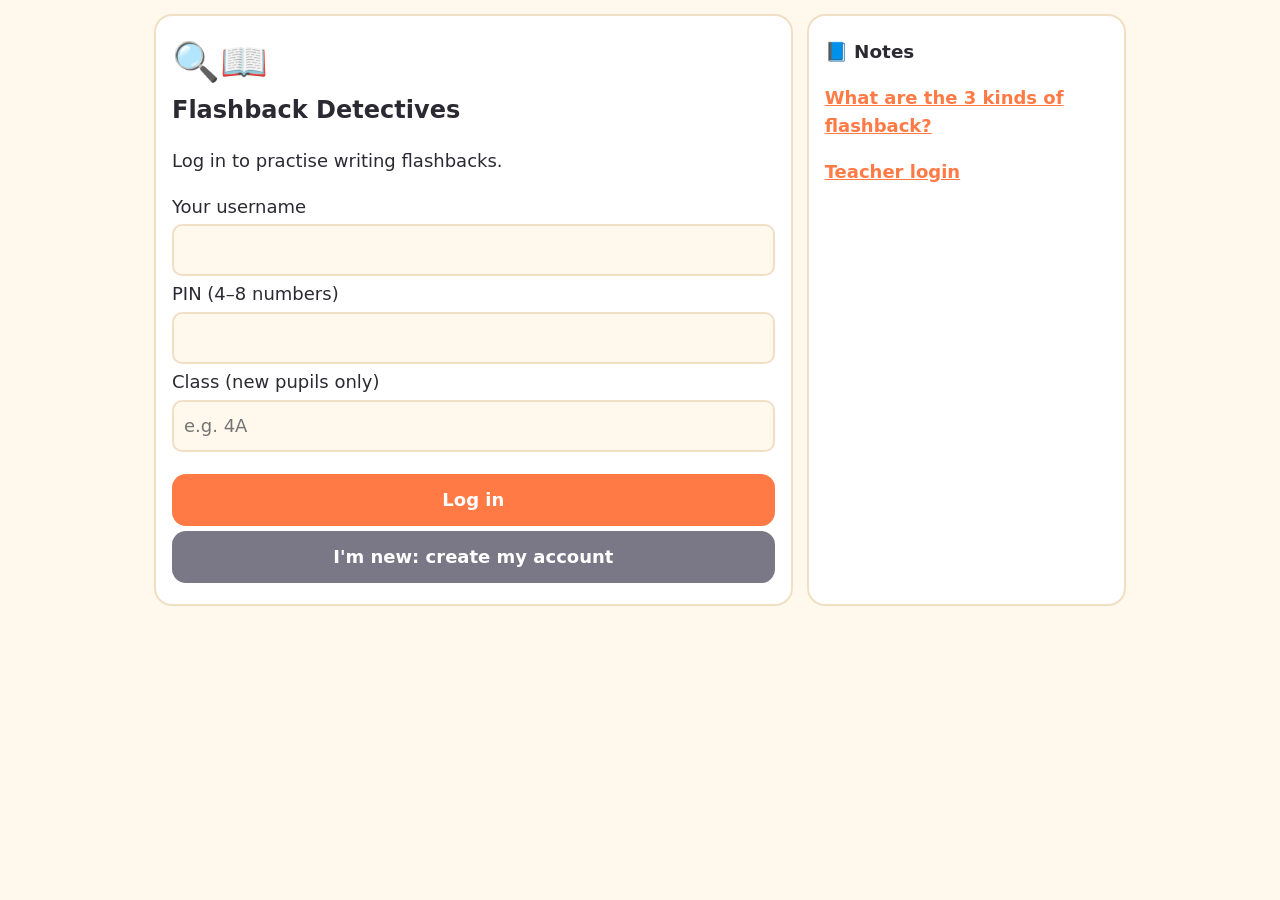
==== public/index.html @ 6290f18f "source repo import" ====
<!DOCTYPE html><html lang="en"><head><meta charset="utf-8"><title>Flashback Detectives</title><meta name="viewport" content="width=device-width, initial-scale=1, viewport-fit=cover"><link rel="stylesheet" href="style.css"></head><body>
<div class="wrap two"><main class="card" id="main"></main><aside class="card" id="side"></aside></div>
<script>
const O=(l,t,r,p,f,tip,next,x={})=>({l,t,r,p,f,tip,next,...x});
const ST={
embedded:{title:'The Lost Puppy',kind:'Embedded Flashback',icon:'🐶',blurb:'Tom finds a lost puppy. Where should the memory of his dog Max go, and how long should it be?',
rq:['Where did you place your embedded flashback? Why?','How long was it? Why was that the right length?','What did your flashback explain about Tom?','How is an embedded flashback different from a classical flashback?','One thing I learned about placing flashbacks:'],
n:{
open:{q:'How should your story begin?',o:[
O('Action opening','A small puppy whimpered under the bus stop.','g',20,'Strong hook! It grabs the reader straight away.','Starting with action makes readers want to read on.','approach'),
O('Setting description','The park was quiet that Sunday morning when Tom walked by.','o',10,'A bit slow. Readers wait a while for something to happen.','Try starting with action.','approach'),
O('Character description','Tom was a kind boy who loved animals.','b',5,"This is 'telling', not 'showing'.",'Let readers discover Tom is kind from what he does.','approach')]},
approach:{q:'What does Tom do when he sees the puppy?',o:[
O('Runs over and picks it up at once','Tom ran over and scooped up the puppy.','o',10,'It works, but it feels rushed.','Slower moments give a memory room to land.','place'),
O('Approaches slowly and gently','Tom knelt down and crept closer, speaking softly. Then he gently picked up the puppy. Its warmth reminded him of something...','g',20,'Good pacing! It builds an emotional connection.','A quiet, caring moment is perfect for a memory to surface.','place'),
O('Runs home to get food first','Tom raced home for some food, then hurried back and picked up the puppy.','b',5,"This breaks the story's momentum and can confuse the order of events.",'Keep the main action together so the flashback has a clear trigger.','place')]},
place:{q:"Should you add a flashback about Tom's old dog Max? Where?",o:[
O('RIGHT NOW (after picking up the puppy)','','g',0,'Nice! The puppy’s warmth is a natural trigger.','Now choose how long it should be.','len'),
O('LATER (during the search for the owner)','Tom carried the puppy through the neighbourhood, knocking on doors. No one recognised it.','g',0,'Searching is another good moment for a memory.','Now decide if Tom remembers something.','later'),
O('AT THE END (after the puppy is reunited)',"After an hour of searching, Tom found the puppy's owner. The grateful family thanked him warmly.\n\nAs Tom walked home, he thought about Max...",'o',10,'Too late for an embedded flashback. The main action is over.','Embedded flashbacks work DURING the action. This is more like a reflection.','sum'),
O("DON'T add a flashback","Tom searched for the owner and reunited them. The family thanked him and he went home happy.",'o',5,"The story works but we don't know WHY Tom cares so much.","A short flashback could show Tom's connection to animals. Try one when Tom picks up the puppy.",'sum')]},
len:{q:'How long should the flashback be?',o:[
O('Very brief (2–3 sentences)',"The puppy's warmth reminded Tom of Max, the dog he had lost last year. Max had been his best friend and had taught him to always help animals in need.",'g',25,"Excellent! Just enough to explain Tom's motivation, and the story flows on.",'Short and purposeful is the embedded way.','content',{ex:1}),
O('Medium (1 paragraph)',"The puppy's warmth reminded Tom of Max. A year ago, Max had been found abandoned at a shelter, scared and alone just like this puppy. Tom had promised that day to always help animals who needed him.",'g',20,'Good! Meaningful backstory. Perhaps a little long, but it works.','One paragraph is the most you need.','content',{ex:1}),
O('Long (3–4 paragraphs)',"The puppy's warmth reminded Tom of Max.\n\nThree years ago, Tom and his parents had visited the animal shelter. They had walked past many cages when Tom spotted a small brown puppy cowering in the corner...\n\n(…more paragraphs about training, playing, vet visits and saying goodbye…)\n\nTom blinked and looked down at the puppy in his arms.",'b',5,'Too long! We forgot about the puppy in Tom’s arms.','This looks like a CLASSICAL flashback, where the memory IS the story. Shorten it to 1 paragraph.','len',{ex:1,retry:1})]},
content:{q:'What should the flashback focus on?',o:[
O('What Max looked like','Tom remembered Max. Max had brown fur with white patches, long floppy ears, and a tail that wagged whenever Tom came home.','o',5,"Weak choice. It describes Max but doesn't explain why Tom cares about THIS puppy.",'Explain motivations or make a meaningful parallel. Don’t just describe.','sum',{ex:1}),
O('Finding Max abandoned (the parallel moment)','Tom remembered finding Max at the shelter, abandoned and scared just like this puppy. He had promised himself that day to always help animals who needed him.','g',30,"Excellent! Both dogs were abandoned, and the promise explains Tom's motivation.",'Perfect strategic use of an embedded flashback!','sum',{ex:1}),
O('Facts about dogs','Tom remembered having a dog. Dogs need food, water, exercise and lots of love every day.','b',0,'This is not a flashback! It is general information, not a specific memory.','A flashback must show a specific moment from the past.','content',{ex:1,retry:1})]},
later:{q:'As Tom searches, should he remember something about Max?',o:[
O('Yes: remember when Max ran away','Tom remembered the time Max had run away. He had searched for hours, knocking on every door, refusing to give up. That day taught him that caring and persistence could bring lost animals home.\n\nTom took a deep breath and knocked on the next door.','g',30,'Strategic placement! The two searches match, so the memory feels natural.','A parallel action is a great trigger.','sum',{ex:1}),
O('No, keep walking',"Tom kept walking, knocking on door after door until the puppy's owner opened theirs.",'o',5,'The story moves on, but we still don’t know why Tom works so hard.','Try the flashback to deepen the emotion.','sum')]}}},
classical:{title:'The Old Bicycle',kind:'Classical Flashback',icon:'🚲',blurb:'Mei finds her grandfather’s old bicycle. The memory of learning to ride IS the main story.',
rq:['Where did your story start and end? Why?','How did you move into the memory?','Why is the memory the main part of this story?','How is a classical flashback different from an embedded flashback?','One thing I learned about classical flashbacks:'],
n:{
open:{q:'How should your story begin?',o:[
O('In the present, with something that triggers a memory','Mei dusted off the rusty red bicycle in the storeroom. Its faded bell made her smile.','g',20,'Great start! The present scene has an object that can trigger the memory.','A classical flashback begins in the present, then slips into the past.','trigger'),
O('Jump straight into the past','Last summer, Mei learned to ride a bicycle.','o',5,'Good story, but it is not a flashback yet. The reader never sees the present.','Begin in the present so the memory has something to return to.','trigger'),
O('Describe the whole storeroom','The storeroom was dark and dusty. There were boxes, old chairs, paint tins and cobwebs everywhere.','o',10,'Nice detail, but nothing happens and nothing triggers a memory.','Choose one object in the present that will start the memory.','trigger')]},
trigger:{q:'How does Mei travel into the memory?',o:[
O('A touch and a feeling carry her back','As Mei pressed the faded bell, it went ring-a-ling, and she was seven years old again.','g',25,'Excellent! A clear trigger and a smooth transition.','Use a sound, smell, touch or object, then a time clue.','memory'),
O('"Suddenly it was last summer."','Suddenly, it was last summer.','o',10,'It works, but it is abrupt. The reader is not guided in.','Show what triggers the memory first.','memory'),
O('She falls asleep and dreams','Mei fell asleep on the old chair and began to dream.','o',5,'A dream is not a memory. Flashbacks show real events that already happened.','Pick a real trigger instead.','memory')]},
memory:{q:'How do you tell the memory?',o:[
O('Most of the story: a beginning, a problem and a climax','Grandpa had held the back of the seat as Mei wobbled down the lane. "Don\'t let go!" she cried. She wobbled, she tumbled, and her knee stung. But Grandpa only smiled. "Again," he said.\n\nOn the last try, his hands were gone. The wind rushed past as Mei pedalled all by herself.','g',30,'Excellent! In a classical flashback the memory IS the main story, so it has its own problem and climax.','Start with past perfect (had held), then use simple past.','back',{ex:1}),
O('One short sentence','She remembered learning to ride with Grandpa.','b',5,'That is an embedded flashback. Here the memory is the story.','Tell the memory in several paragraphs.','memory',{ex:1,retry:1}),
O('Lots of different memories, a few lines each','She remembered riding to the park, then the beach, then the market, then the library.','o',10,'Too scattered. No problem and no climax.','Pick ONE memory and tell it fully.','back',{ex:1})]},
back:{q:'How does the story return to the present?',o:[
O('The trigger brings her back','Ring! The bell sounded beneath Mei\'s thumb, and she was back in the dusty storeroom. She wheeled the bicycle into the sunshine. "Ready to ride again, Grandpa," she whispered.','g',25,'Excellent! The same trigger returns us, and the ending shows what the memory means to Mei.','Return with the same trigger you used to leave.','sum',{ex:1}),
O('Stay in the memory forever','Mei pedalled on and on, and the story ended there.','b',0,'The reader never comes back to the present.','A classical flashback returns to the present in the last paragraph.','back',{ex:1,retry:1}),
O('A sudden ending','Then Mei went to dinner.','o',10,'Abrupt. It does not link back to the memory.','Tell us how the memory changed or comforted the character.','sum',{ex:1})]}}},
linked:{title:'The New Boy',kind:'Linked Flashback',icon:'🎒',blurb:'Ravi sees a lonely new boy. A memory from last year teaches him how to act.',
rq:['What lesson did the memory teach Ravi?','How did the present situation link back to the memory?','How did Ravi act differently at the end?','How is a linked flashback different from a classical flashback?','One thing I learned about linked flashbacks:'],
n:{
open:{q:'How should your story begin?',o:[
O('In the present, with a trigger','At recess, Ravi saw a boy sitting alone on the canteen steps. His stomach twisted, because he knew that feeling.','g',20,'Great! The trigger is a present situation that connects to the past.','Linked flashbacks start with a situation that reminds the character of something.','memory'),
O('Setting description','Recess was loud and sunny, and everyone was playing.','o',10,'A bit slow, and nothing triggers a memory yet.','Show the situation that makes Ravi remember.','memory'),
O('Telling us the decision','Ravi decided to be kind to the new boy.','b',5,"This 'tells' the ending before the memory teaches the lesson.",'Let the memory explain why Ravi acts later.','memory')]},
memory:{q:'What should the memory show?',o:[
O('A moment that taught him a lesson','Last year, Ravi had been the new boy. He had stood alone by the fence for the whole of recess, and nobody had asked him to play. Then Lisa had waved. "Come and join us!" she had called. That small wave had changed his whole day, and Ravi had never forgotten it.','g',30,'Excellent! The memory shows a lesson: a small kindness matters.','The memory should teach the character something.','link',{ex:1}),
O('A description of his first day','Last year, Ravi had worn a stiff new uniform and carried a blue bag. The canteen had sold noodles and rice.','o',10,'Description, but no lesson to carry back to the present.','Choose a moment that teaches something.','link',{ex:1}),
O('A memory about winning a race','Last year, Ravi had won the school race and everyone had cheered.','b',5,'It has nothing to do with the present situation.','The memory must connect to what Ravi faces now.','memory',{ex:1,retry:1})]},
link:{q:'How do you link back to the present?',o:[
O('Show the situation is similar','Back on the steps, Ravi looked at the boy again. He was holding his lunch box tightly, just as Ravi once had.','g',25,'Excellent! The similar situation (second-last paragraph) links the memory to now.','Say or show how the present matches the past.','ending',{ex:1}),
O('Skip the link','Ravi stood up.','o',5,'The reader can’t see how the memory connects to now.','Add a sentence that links past and present.','ending',{ex:1})]},
ending:{q:'How does Ravi act at the end?',o:[
O('He acts differently because of the lesson','Ravi took a deep breath and walked over. He waved, just as Lisa once had. "Want to play with us?" The boy\'s face lit up.','g',30,'Excellent! The memory changed how Ravi acts.','In a linked flashback, the lesson changes what the character does.','sum',{ex:1}),
O('He ignores the boy','Ravi walked past. It was none of his business.','b',0,'Then the memory taught nothing.','Show Ravi using the lesson he remembered.','ending',{ex:1,retry:1}),
O('Tell us how he feels','Ravi felt kind and happy.','o',10,"This is telling, not showing.",'Show the new action that proves he learned.','sum',{ex:1})]}}}};
let T=null,U='',prog={completions:[],tries:0},st,cur,story,pts,perfect,t0;
try{T=localStorage.getItem('tok');U=localStorage.getItem('usr')||''}catch(e){}
const $=id=>document.getElementById(id),esc=s=>String(s).replace(/&/g,'&amp;').replace(/</g,'&lt;'),paras=a=>a.map(t=>t.split('\n\n').map(p=>`<p>${esc(p)}</p>`).join('')).join('');
async function api(p,b){const r=await fetch('/api/'+p,{method:b?'POST':'GET',headers:{'content-type':'application/json',...(T?{authorization:'Bearer '+T}:{})},body:b?JSON.stringify(b):undefined});const d=await r.json().catch(()=>({}));if(r.status===401&&T&&!p.startsWith('log'))logout();if(!r.ok)throw new Error(d.error||'Something went wrong');return d}
function logout(){T=null;try{localStorage.removeItem('tok')}catch(e){}login()}
function side(){const done=prog.completions.length,all=prog.completions.some(c=>c.perfect),B=[['First Steps',done>=1],['Persistent Learner',prog.tries>=1],['Flashback Architect',all],['Story Explorer',done>=3]];
$('side').innerHTML=`<h2>🔍 ${esc(U||'Flashback Detective')}</h2><div class="bar"><span class="pill">⭐ ${prog.completions.reduce((a,c)=>a+c.points,0)} pts</span><span class="pill">📚 ${done}/3 stories</span></div><h2>🏅 Badges</h2>${B.map(b=>`<span class="badge ${b[1]?'':'locked'}">${b[1]?'🏅':'🔒'} ${b[0]}</span>`).join('')}<h2>📘 Need help?</h2><p><a href="notes.html" target="_blank">Notes on the 3 flashbacks</a></p>${T?'<button class="alt" onclick="logout()">Log out</button>':''}`}
function login(msg){$('side').innerHTML='<h2>📘 Notes</h2><p><a href="notes.html" target="_blank">What are the 3 kinds of flashback?</a></p><p><a href="teacher.html">Teacher login</a></p>';
$('main').innerHTML=`<div style="font-size:2.4rem">🔍📖</div><h1>Flashback Detectives</h1><p>Log in to practise writing flashbacks.</p><label>Your username<input id="u" value="${esc(U)}" autocomplete="username"></label><label>PIN (4–8 numbers)<input id="p" type="password" inputmode="numeric" autocomplete="current-password"></label><label>Class (new pupils only)<input id="c" placeholder="e.g. 4A"></label><p class="err" id="e">${msg||''}</p><button class="go" onclick="auth('login')">Log in</button><button class="alt" onclick="auth('register')">I'm new: create my account</button>`}
async function auth(k){try{const d=await api(k,{username:$('u').value,pin:$('p').value,class:$('c').value});T=d.token;U=d.username;try{localStorage.setItem('tok',T);localStorage.setItem('usr',U)}catch(e){}menu()}catch(e){$('e').textContent=e.message}}
async function menu(){try{prog=await api('me')}catch(e){prog={completions:[],tries:0}}side();
$('main').innerHTML=`<h1>Pick a flashback story</h1><p>Each story teaches one kind of flashback. <a href="notes.html" target="_blank">📘 Read the notes first</a></p><div class="cards">${Object.keys(ST).map(k=>{const s=ST[k],c=prog.completions.find(x=>x.story===k);return `<div class="sc"><div class="i">${s.icon}</div><h2>${s.kind}</h2><b>${s.title}</b> ${c?(c.perfect?'⭐':'✅'):''}<p>${s.blurb}</p><button class="go" onclick="begin('${k}')">${c?'Play again':'Start'} ▶</button></div>`}).join('')}</div>`}
function begin(k){st=k;cur='open';story=[];pts=0;perfect=true;render()}
function render(){if(cur==='sum')return summary();const s=ST[st],n=s.n[cur];
$('main').innerHTML=`<h1>${s.icon} ${s.title} <small>· ${s.kind}</small></h1><div class="bar"><span class="pill">⭐ ${pts} pts</span></div><div class="story" id="st">${story.length?paras(story):'<p><i>Your story will appear here...</i></p>'}</div><h2>${n.q}</h2><div id="ch">${n.o.map((o,i)=>`<button class="c${i}" onclick="pick(${i})">${'ABCD'[i]}. ${o.l}</button>${o.ex?`<details><summary>👀 Show example</summary>${esc(o.t)}</details>`:''}`).join('')}</div><div id="fb"></div><button class="alt" onclick="menu()" style="margin-top:14px">⬅ Back to stories</button>`;
$('st').scrollTop=1e5;t0=Date.now()}
function log(o,retry){api('log',{story:st,node:cur,choice:o.l,rating:o.r,points:o.p,retry:retry?1:0,ms:Date.now()-t0}).catch(()=>{})}
function pick(i){const o=ST[st].n[cur].o[i],lab={g:'✅ Great choice!',o:'⚠️ Almost there',b:'❌ Let\'s rethink'};log(o,0);
document.querySelectorAll('#ch button').forEach(b=>b.disabled=true);
$('fb').innerHTML=`<div class="fbk ${o.r}"><b>${lab[o.r]}</b> ${o.retry?'':(o.p?'<b>+'+o.p+' pts</b>':'')}<p>${o.f}</p><p>💡 <b>Tip:</b> ${o.tip}</p></div>${o.retry?'':'<button class="go" id="k">Continue ▶</button>'}<button class="alt" id="a">↩ Try a different choice</button>`;
$('fb').scrollIntoView({behavior:'smooth',block:'nearest'});
$('a').onclick=()=>{log(o,1);render()};if(!o.retry)$('k').onclick=()=>{if(o.t)story.push(o.t);pts+=o.p;if(o.r!=='g')perfect=false;cur=o.next;render()}}
function summary(){const s=ST[st];$('main').innerHTML=`<h1>🎉 Story complete!</h1><div class="story" style="max-height:none">${paras(story)}</div><p><b>Points: ${pts}</b> ${perfect?'⭐ Perfect run!':''}</p><h2>🧠 Reflection</h2>${s.rq.map((q,i)=>`<p>${i+1}. ${q}<textarea class="rf" rows="2"></textarea></p>`).join('')}<p class="err" id="e"></p><button class="go" onclick="finish()">Save my answers ▶</button>`}
async function finish(){try{await api('complete',{story:st,points:pts,perfect,reflection:[...document.querySelectorAll('.rf')].map(t=>t.value)});await menu();$('main').insertAdjacentHTML('afterbegin',`<div class="cert">🏆 <b>Flashback Detective Certificate</b><br>${esc(U)} finished <b>${ST[st].title}</b> with ${pts} points!</div>`)}catch(e){$('e').textContent=e.message}}
T?menu():login();
</script></body></html>
---- public/style.css ----
:root{box-sizing:border-box;padding-top:env(safe-area-inset-top,0px);padding-bottom:env(safe-area-inset-bottom,0px);--bg:#fff8ec;--card:#fff;--ink:#2b2a33;--mut:#6b6a75;--pri:#ff7a45;--g:#e3f7e7;--gb:#2e9e4f;--o:#fff3d1;--ob:#d99a00;--b:#fde2e2;--bb:#d64545;--ln:#f0dfc4}
@media (prefers-color-scheme:dark){:root{--bg:#1e1c24;--card:#2a2833;--ink:#f3f1f7;--mut:#b4b1c0;--g:#1d3a27;--o:#463a14;--b:#4a2323;--ln:#403d4d}}
html{scroll-padding-top:env(safe-area-inset-top,0px)}*{box-sizing:border-box}
body{margin:0;background:var(--bg);color:var(--ink);font:18px/1.55 "Comic Sans MS","Trebuchet MS",system-ui,sans-serif}
.wrap{max-width:1000px;margin:auto;padding:14px;display:grid;gap:14px;grid-template-columns:1fr}
@media(min-width:800px){.wrap.two{grid-template-columns:2fr 1fr}}
.card{background:var(--card);border:2px solid var(--ln);border-radius:18px;padding:16px;overflow-x:auto}
h1{margin:0 0 6px;font-size:1.5rem}h2{margin:.3em 0;font-size:1.15rem}a{color:var(--pri);font-weight:bold}
.bar{display:flex;gap:8px;flex-wrap:wrap;font-weight:bold;margin:6px 0}.pill{background:var(--o);padding:4px 12px;border-radius:99px;font-size:.9rem}
.story{background:var(--bg);border-radius:12px;padding:12px;margin:10px 0;max-height:270px;overflow:auto}.story p{margin:.4em 0}
button,.btn{font:inherit;cursor:pointer;border:0;border-radius:14px;padding:12px 16px;margin:5px 0;width:100%;text-align:left;color:#fff;font-weight:bold;display:block;text-decoration:none}
button:hover{filter:brightness(1.08)}button:disabled{opacity:.5;cursor:default}
.c0{background:#3f8efc}.c1{background:#9b59d0}.c2{background:#e8590c}.c3{background:#2b9aa0}.go{background:var(--pri);text-align:center}.alt{background:#7a7886;text-align:center}
.fbk{border-radius:14px;padding:12px;margin-top:10px;border:2px solid}.fbk.g{background:var(--g);border-color:var(--gb)}.fbk.o{background:var(--o);border-color:var(--ob)}.fbk.b{background:var(--b);border-color:var(--bb)}
details{margin:2px 0 8px;font-size:.95rem;color:var(--mut)}summary{cursor:pointer}
.badge{display:inline-block;margin:3px;padding:4px 10px;border-radius:99px;background:var(--g);font-size:.9rem}.locked{opacity:.4;background:var(--ln)}
input,textarea,select{width:100%;font:inherit;padding:10px;border-radius:10px;border:2px solid var(--ln);background:var(--bg);color:var(--ink);margin:4px 0}
.cards{display:grid;gap:12px;grid-template-columns:repeat(auto-fit,minmax(220px,1fr))}.sc{border:3px solid var(--ln);border-radius:16px;padding:14px;background:var(--bg)}.sc .i{font-size:2.4rem}
.cert{text-align:center;border:4px dashed var(--pri);border-radius:18px;padding:14px;margin-top:10px}.err{color:var(--bb);font-weight:bold}
table{border-collapse:collapse;width:100%;font-size:.9rem}td,th{border-bottom:1px solid var(--ln);padding:6px;text-align:left}
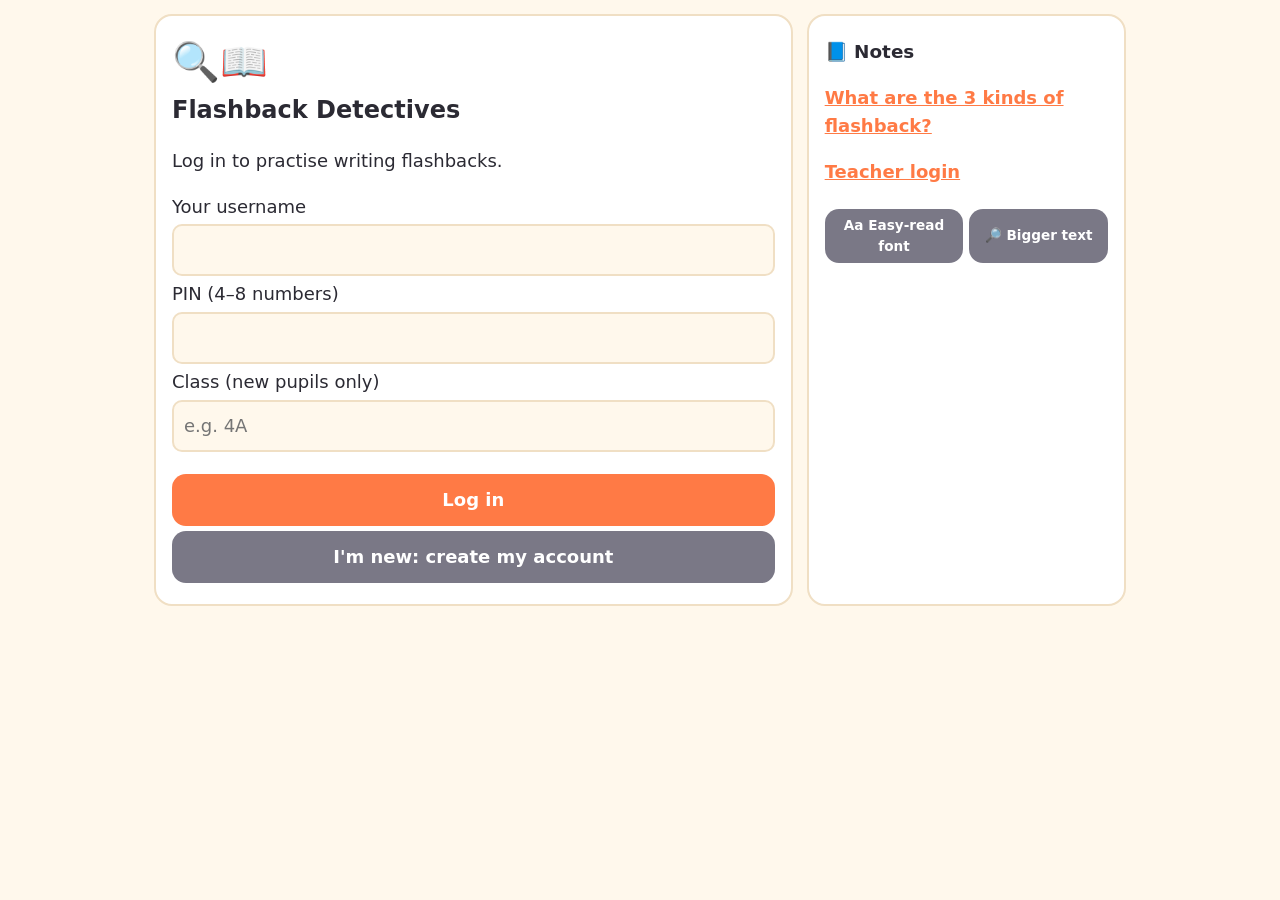
==== commit 651f9c42: "Add files via upload" ====
--- a/public/index.html
+++ b/public/index.html
@@ -1,95 +1,48 @@
 <!DOCTYPE html><html lang="en"><head><meta charset="utf-8"><title>Flashback Detectives</title><meta name="viewport" content="width=device-width, initial-scale=1, viewport-fit=cover"><link rel="stylesheet" href="style.css"></head><body>
 <div class="wrap two"><main class="card" id="main"></main><aside class="card" id="side"></aside></div>
 <script>
-const O=(l,t,r,p,f,tip,next,x={})=>({l,t,r,p,f,tip,next,...x});
-const ST={
-embedded:{title:'The Lost Puppy',kind:'Embedded Flashback',icon:'🐶',blurb:'Tom finds a lost puppy. Where should the memory of his dog Max go, and how long should it be?',
-rq:['Where did you place your embedded flashback? Why?','How long was it? Why was that the right length?','What did your flashback explain about Tom?','How is an embedded flashback different from a classical flashback?','One thing I learned about placing flashbacks:'],
-n:{
-open:{q:'How should your story begin?',o:[
-O('Action opening','A small puppy whimpered under the bus stop.','g',20,'Strong hook! It grabs the reader straight away.','Starting with action makes readers want to read on.','approach'),
-O('Setting description','The park was quiet that Sunday morning when Tom walked by.','o',10,'A bit slow. Readers wait a while for something to happen.','Try starting with action.','approach'),
-O('Character description','Tom was a kind boy who loved animals.','b',5,"This is 'telling', not 'showing'.",'Let readers discover Tom is kind from what he does.','approach')]},
-approach:{q:'What does Tom do when he sees the puppy?',o:[
-O('Runs over and picks it up at once','Tom ran over and scooped up the puppy.','o',10,'It works, but it feels rushed.','Slower moments give a memory room to land.','place'),
-O('Approaches slowly and gently','Tom knelt down and crept closer, speaking softly. Then he gently picked up the puppy. Its warmth reminded him of something...','g',20,'Good pacing! It builds an emotional connection.','A quiet, caring moment is perfect for a memory to surface.','place'),
-O('Runs home to get food first','Tom raced home for some food, then hurried back and picked up the puppy.','b',5,"This breaks the story's momentum and can confuse the order of events.",'Keep the main action together so the flashback has a clear trigger.','place')]},
-place:{q:"Should you add a flashback about Tom's old dog Max? Where?",o:[
-O('RIGHT NOW (after picking up the puppy)','','g',0,'Nice! The puppy’s warmth is a natural trigger.','Now choose how long it should be.','len'),
-O('LATER (during the search for the owner)','Tom carried the puppy through the neighbourhood, knocking on doors. No one recognised it.','g',0,'Searching is another good moment for a memory.','Now decide if Tom remembers something.','later'),
-O('AT THE END (after the puppy is reunited)',"After an hour of searching, Tom found the puppy's owner. The grateful family thanked him warmly.\n\nAs Tom walked home, he thought about Max...",'o',10,'Too late for an embedded flashback. The main action is over.','Embedded flashbacks work DURING the action. This is more like a reflection.','sum'),
-O("DON'T add a flashback","Tom searched for the owner and reunited them. The family thanked him and he went home happy.",'o',5,"The story works but we don't know WHY Tom cares so much.","A short flashback could show Tom's connection to animals. Try one when Tom picks up the puppy.",'sum')]},
-len:{q:'How long should the flashback be?',o:[
-O('Very brief (2–3 sentences)',"The puppy's warmth reminded Tom of Max, the dog he had lost last year. Max had been his best friend and had taught him to always help animals in need.",'g',25,"Excellent! Just enough to explain Tom's motivation, and the story flows on.",'Short and purposeful is the embedded way.','content',{ex:1}),
-O('Medium (1 paragraph)',"The puppy's warmth reminded Tom of Max. A year ago, Max had been found abandoned at a shelter, scared and alone just like this puppy. Tom had promised that day to always help animals who needed him.",'g',20,'Good! Meaningful backstory. Perhaps a little long, but it works.','One paragraph is the most you need.','content',{ex:1}),
-O('Long (3–4 paragraphs)',"The puppy's warmth reminded Tom of Max.\n\nThree years ago, Tom and his parents had visited the animal shelter. They had walked past many cages when Tom spotted a small brown puppy cowering in the corner...\n\n(…more paragraphs about training, playing, vet visits and saying goodbye…)\n\nTom blinked and looked down at the puppy in his arms.",'b',5,'Too long! We forgot about the puppy in Tom’s arms.','This looks like a CLASSICAL flashback, where the memory IS the story. Shorten it to 1 paragraph.','len',{ex:1,retry:1})]},
-content:{q:'What should the flashback focus on?',o:[
-O('What Max looked like','Tom remembered Max. Max had brown fur with white patches, long floppy ears, and a tail that wagged whenever Tom came home.','o',5,"Weak choice. It describes Max but doesn't explain why Tom cares about THIS puppy.",'Explain motivations or make a meaningful parallel. Don’t just describe.','sum',{ex:1}),
-O('Finding Max abandoned (the parallel moment)','Tom remembered finding Max at the shelter, abandoned and scared just like this puppy. He had promised himself that day to always help animals who needed him.','g',30,"Excellent! Both dogs were abandoned, and the promise explains Tom's motivation.",'Perfect strategic use of an embedded flashback!','sum',{ex:1}),
-O('Facts about dogs','Tom remembered having a dog. Dogs need food, water, exercise and lots of love every day.','b',0,'This is not a flashback! It is general information, not a specific memory.','A flashback must show a specific moment from the past.','content',{ex:1,retry:1})]},
-later:{q:'As Tom searches, should he remember something about Max?',o:[
-O('Yes: remember when Max ran away','Tom remembered the time Max had run away. He had searched for hours, knocking on every door, refusing to give up. That day taught him that caring and persistence could bring lost animals home.\n\nTom took a deep breath and knocked on the next door.','g',30,'Strategic placement! The two searches match, so the memory feels natural.','A parallel action is a great trigger.','sum',{ex:1}),
-O('No, keep walking',"Tom kept walking, knocking on door after door until the puppy's owner opened theirs.",'o',5,'The story moves on, but we still don’t know why Tom works so hard.','Try the flashback to deepen the emotion.','sum')]}}},
-classical:{title:'The Old Bicycle',kind:'Classical Flashback',icon:'🚲',blurb:'Mei finds her grandfather’s old bicycle. The memory of learning to ride IS the main story.',
-rq:['Where did your story start and end? Why?','How did you move into the memory?','Why is the memory the main part of this story?','How is a classical flashback different from an embedded flashback?','One thing I learned about classical flashbacks:'],
-n:{
-open:{q:'How should your story begin?',o:[
-O('In the present, with something that triggers a memory','Mei dusted off the rusty red bicycle in the storeroom. Its faded bell made her smile.','g',20,'Great start! The present scene has an object that can trigger the memory.','A classical flashback begins in the present, then slips into the past.','trigger'),
-O('Jump straight into the past','Last summer, Mei learned to ride a bicycle.','o',5,'Good story, but it is not a flashback yet. The reader never sees the present.','Begin in the present so the memory has something to return to.','trigger'),
-O('Describe the whole storeroom','The storeroom was dark and dusty. There were boxes, old chairs, paint tins and cobwebs everywhere.','o',10,'Nice detail, but nothing happens and nothing triggers a memory.','Choose one object in the present that will start the memory.','trigger')]},
-trigger:{q:'How does Mei travel into the memory?',o:[
-O('A touch and a feeling carry her back','As Mei pressed the faded bell, it went ring-a-ling, and she was seven years old again.','g',25,'Excellent! A clear trigger and a smooth transition.','Use a sound, smell, touch or object, then a time clue.','memory'),
-O('"Suddenly it was last summer."','Suddenly, it was last summer.','o',10,'It works, but it is abrupt. The reader is not guided in.','Show what triggers the memory first.','memory'),
-O('She falls asleep and dreams','Mei fell asleep on the old chair and began to dream.','o',5,'A dream is not a memory. Flashbacks show real events that already happened.','Pick a real trigger instead.','memory')]},
-memory:{q:'How do you tell the memory?',o:[
-O('Most of the story: a beginning, a problem and a climax','Grandpa had held the back of the seat as Mei wobbled down the lane. "Don\'t let go!" she cried. She wobbled, she tumbled, and her knee stung. But Grandpa only smiled. "Again," he said.\n\nOn the last try, his hands were gone. The wind rushed past as Mei pedalled all by herself.','g',30,'Excellent! In a classical flashback the memory IS the main story, so it has its own problem and climax.','Start with past perfect (had held), then use simple past.','back',{ex:1}),
-O('One short sentence','She remembered learning to ride with Grandpa.','b',5,'That is an embedded flashback. Here the memory is the story.','Tell the memory in several paragraphs.','memory',{ex:1,retry:1}),
-O('Lots of different memories, a few lines each','She remembered riding to the park, then the beach, then the market, then the library.','o',10,'Too scattered. No problem and no climax.','Pick ONE memory and tell it fully.','back',{ex:1})]},
-back:{q:'How does the story return to the present?',o:[
-O('The trigger brings her back','Ring! The bell sounded beneath Mei\'s thumb, and she was back in the dusty storeroom. She wheeled the bicycle into the sunshine. "Ready to ride again, Grandpa," she whispered.','g',25,'Excellent! The same trigger returns us, and the ending shows what the memory means to Mei.','Return with the same trigger you used to leave.','sum',{ex:1}),
-O('Stay in the memory forever','Mei pedalled on and on, and the story ended there.','b',0,'The reader never comes back to the present.','A classical flashback returns to the present in the last paragraph.','back',{ex:1,retry:1}),
-O('A sudden ending','Then Mei went to dinner.','o',10,'Abrupt. It does not link back to the memory.','Tell us how the memory changed or comforted the character.','sum',{ex:1})]}}},
-linked:{title:'The New Boy',kind:'Linked Flashback',icon:'🎒',blurb:'Ravi sees a lonely new boy. A memory from last year teaches him how to act.',
-rq:['What lesson did the memory teach Ravi?','How did the present situation link back to the memory?','How did Ravi act differently at the end?','How is a linked flashback different from a classical flashback?','One thing I learned about linked flashbacks:'],
-n:{
-open:{q:'How should your story begin?',o:[
-O('In the present, with a trigger','At recess, Ravi saw a boy sitting alone on the canteen steps. His stomach twisted, because he knew that feeling.','g',20,'Great! The trigger is a present situation that connects to the past.','Linked flashbacks start with a situation that reminds the character of something.','memory'),
-O('Setting description','Recess was loud and sunny, and everyone was playing.','o',10,'A bit slow, and nothing triggers a memory yet.','Show the situation that makes Ravi remember.','memory'),
-O('Telling us the decision','Ravi decided to be kind to the new boy.','b',5,"This 'tells' the ending before the memory teaches the lesson.",'Let the memory explain why Ravi acts later.','memory')]},
-memory:{q:'What should the memory show?',o:[
-O('A moment that taught him a lesson','Last year, Ravi had been the new boy. He had stood alone by the fence for the whole of recess, and nobody had asked him to play. Then Lisa had waved. "Come and join us!" she had called. That small wave had changed his whole day, and Ravi had never forgotten it.','g',30,'Excellent! The memory shows a lesson: a small kindness matters.','The memory should teach the character something.','link',{ex:1}),
-O('A description of his first day','Last year, Ravi had worn a stiff new uniform and carried a blue bag. The canteen had sold noodles and rice.','o',10,'Description, but no lesson to carry back to the present.','Choose a moment that teaches something.','link',{ex:1}),
-O('A memory about winning a race','Last year, Ravi had won the school race and everyone had cheered.','b',5,'It has nothing to do with the present situation.','The memory must connect to what Ravi faces now.','memory',{ex:1,retry:1})]},
-link:{q:'How do you link back to the present?',o:[
-O('Show the situation is similar','Back on the steps, Ravi looked at the boy again. He was holding his lunch box tightly, just as Ravi once had.','g',25,'Excellent! The similar situation (second-last paragraph) links the memory to now.','Say or show how the present matches the past.','ending',{ex:1}),
-O('Skip the link','Ravi stood up.','o',5,'The reader can’t see how the memory connects to now.','Add a sentence that links past and present.','ending',{ex:1})]},
-ending:{q:'How does Ravi act at the end?',o:[
-O('He acts differently because of the lesson','Ravi took a deep breath and walked over. He waved, just as Lisa once had. "Want to play with us?" The boy\'s face lit up.','g',30,'Excellent! The memory changed how Ravi acts.','In a linked flashback, the lesson changes what the character does.','sum',{ex:1}),
-O('He ignores the boy','Ravi walked past. It was none of his business.','b',0,'Then the memory taught nothing.','Show Ravi using the lesson he remembered.','ending',{ex:1,retry:1}),
-O('Tell us how he feels','Ravi felt kind and happy.','o',10,"This is telling, not showing.",'Show the new action that proves he learned.','sum',{ex:1})]}}}};
-let T=null,U='',prog={completions:[],tries:0},st,cur,story,pts,perfect,t0;
-try{T=localStorage.getItem('tok');U=localStorage.getItem('usr')||''}catch(e){}
-const $=id=>document.getElementById(id),esc=s=>String(s).replace(/&/g,'&amp;').replace(/</g,'&lt;'),paras=a=>a.map(t=>t.split('\n\n').map(p=>`<p>${esc(p)}</p>`).join('')).join('');
-async function api(p,b){const r=await fetch('/api/'+p,{method:b?'POST':'GET',headers:{'content-type':'application/json',...(T?{authorization:'Bearer '+T}:{})},body:b?JSON.stringify(b):undefined});const d=await r.json().catch(()=>({}));if(r.status===401&&T&&!p.startsWith('log'))logout();if(!r.ok)throw new Error(d.error||'Something went wrong');return d}
+let T=null,U='',C=null,ME={completions:[],badges:{},writings:[]},run,story=[],pts=0,node,sid,t0,P={};
+try{T=localStorage.getItem('tok');U=localStorage.getItem('usr')||'';P=JSON.parse(localStorage.getItem('prefs')||'{}')}catch(e){}
+const $=id=>document.getElementById(id),esc=s=>String(s??'').replace(/&/g,'&amp;').replace(/</g,'&lt;'),paras=a=>a.map(t=>t.split('\n\n').map(p=>`<p>${esc(p)}</p>`).join('')).join('');
+function prefs(k){if(k){P[k]=!P[k];try{localStorage.setItem('prefs',JSON.stringify(P))}catch(e){}}document.body.classList.toggle('dys',!!P.dys);document.body.classList.toggle('big',!!P.big)}
+function say(t){try{speechSynthesis.cancel();const u=new SpeechSynthesisUtterance(t);u.rate=.9;speechSynthesis.speak(u)}catch(e){}}
+async function api(p,b){const r=await fetch('/api/'+p,{method:b?'POST':'GET',headers:{'content-type':'application/json',...(T?{authorization:'Bearer '+T}:{})},body:b?JSON.stringify(b):undefined});const d=await r.json().catch(()=>({}));if(r.status===401&&T&&!/login|register/.test(p)){logout();throw new Error('Please log in again')}if(!r.ok)throw new Error(d.error||'Something went wrong');return d}
 function logout(){T=null;try{localStorage.removeItem('tok')}catch(e){}login()}
-function side(){const done=prog.completions.length,all=prog.completions.some(c=>c.perfect),B=[['First Steps',done>=1],['Persistent Learner',prog.tries>=1],['Flashback Architect',all],['Story Explorer',done>=3]];
-$('side').innerHTML=`<h2>🔍 ${esc(U||'Flashback Detective')}</h2><div class="bar"><span class="pill">⭐ ${prog.completions.reduce((a,c)=>a+c.points,0)} pts</span><span class="pill">📚 ${done}/3 stories</span></div><h2>🏅 Badges</h2>${B.map(b=>`<span class="badge ${b[1]?'':'locked'}">${b[1]?'🏅':'🔒'} ${b[0]}</span>`).join('')}<h2>📘 Need help?</h2><p><a href="notes.html" target="_blank">Notes on the 3 flashbacks</a></p>${T?'<button class="alt" onclick="logout()">Log out</button>':''}`}
-function login(msg){$('side').innerHTML='<h2>📘 Notes</h2><p><a href="notes.html" target="_blank">What are the 3 kinds of flashback?</a></p><p><a href="teacher.html">Teacher login</a></p>';
-$('main').innerHTML=`<div style="font-size:2.4rem">🔍📖</div><h1>Flashback Detectives</h1><p>Log in to practise writing flashbacks.</p><label>Your username<input id="u" value="${esc(U)}" autocomplete="username"></label><label>PIN (4–8 numbers)<input id="p" type="password" inputmode="numeric" autocomplete="current-password"></label><label>Class (new pupils only)<input id="c" placeholder="e.g. 4A"></label><p class="err" id="e">${msg||''}</p><button class="go" onclick="auth('login')">Log in</button><button class="alt" onclick="auth('register')">I'm new: create my account</button>`}
+const tools=()=>`<div class="tools"><button class="alt" onclick="prefs('dys');side()">Aa Easy-read font</button><button class="alt" onclick="prefs('big');side()">🔎 Bigger text</button></div>`;
+const BN={first:'First Steps',explorer:'Path Explorer',placer:'Strategic Placer',content:'Content Master',length:'Length Expert',architect:'Flashback Architect',persist:'Persistent Learner'};
+function side(){if(!T){$('side').innerHTML=`<h2>📘 Notes</h2><p><a href="notes.html" target="_blank">What are the 3 kinds of flashback?</a></p><p><a href="teacher.html">Teacher login</a></p>${tools()}`;return}
+const n=ME.completions.length,b=ME.badges||{};
+$('side').innerHTML=`<h2>🔍 ${esc(U)}</h2><div class="bar"><span class="pill">⭐ ${ME.completions.reduce((a,c)=>a+c.points,0)} pts</span><span class="pill">📚 ${n}/${C?C.stories.length:10}</span></div><h2>🏅 Badges</h2>${Object.keys(BN).map(k=>`<span class="badge ${b[k]?'':'locked'}">${b[k]?'🏅':'🔒'} ${BN[k]}</span>`).join('')}
+${(ME.writings||[]).filter(w=>w.comment).slice(0,3).map(w=>`<h2>💬 Teacher note</h2><p><i>${esc(w.comment)}</i></p>`).join('')}<p><a href="notes.html" target="_blank">📘 Notes on the 3 flashbacks</a></p>${tools()}<button class="alt" onclick="logout()">Log out</button>`}
+function login(msg){side();$('main').innerHTML=`<div style="font-size:2.4rem">🔍📖</div><h1>Flashback Detectives</h1><p>Log in to practise writing flashbacks.</p><label>Your username<input id="u" value="${esc(U)}" autocomplete="username"></label><label>PIN (4–8 numbers)<input id="p" type="password" inputmode="numeric" autocomplete="current-password"></label><label>Class (new pupils only)<input id="c" placeholder="e.g. 4A"></label><p class="err" id="e">${msg||''}</p><button class="go" onclick="auth('login')">Log in</button><button class="alt" onclick="auth('register')">I'm new: create my account</button>`}
 async function auth(k){try{const d=await api(k,{username:$('u').value,pin:$('p').value,class:$('c').value});T=d.token;U=d.username;try{localStorage.setItem('tok',T);localStorage.setItem('usr',U)}catch(e){}menu()}catch(e){$('e').textContent=e.message}}
-async function menu(){try{prog=await api('me')}catch(e){prog={completions:[],tries:0}}side();
-$('main').innerHTML=`<h1>Pick a flashback story</h1><p>Each story teaches one kind of flashback. <a href="notes.html" target="_blank">📘 Read the notes first</a></p><div class="cards">${Object.keys(ST).map(k=>{const s=ST[k],c=prog.completions.find(x=>x.story===k);return `<div class="sc"><div class="i">${s.icon}</div><h2>${s.kind}</h2><b>${s.title}</b> ${c?(c.perfect?'⭐':'✅'):''}<p>${s.blurb}</p><button class="go" onclick="begin('${k}')">${c?'Play again':'Start'} ▶</button></div>`}).join('')}</div>`}
-function begin(k){st=k;cur='open';story=[];pts=0;perfect=true;render()}
-function render(){if(cur==='sum')return summary();const s=ST[st],n=s.n[cur];
-$('main').innerHTML=`<h1>${s.icon} ${s.title} <small>· ${s.kind}</small></h1><div class="bar"><span class="pill">⭐ ${pts} pts</span></div><div class="story" id="st">${story.length?paras(story):'<p><i>Your story will appear here...</i></p>'}</div><h2>${n.q}</h2><div id="ch">${n.o.map((o,i)=>`<button class="c${i}" onclick="pick(${i})">${'ABCD'[i]}. ${o.l}</button>${o.ex?`<details><summary>👀 Show example</summary>${esc(o.t)}</details>`:''}`).join('')}</div><div id="fb"></div><button class="alt" onclick="menu()" style="margin-top:14px">⬅ Back to stories</button>`;
+function mapHTML(t){return `<div class="map">${C.types[t].map.map(s=>`<div class="${s[2]?'m':''}" style="flex:${s[1]}">${s[0]}</div>`).join('')}</div>`}
+async function menu(){try{speechSynthesis.cancel()}catch(e){}try{[C,ME]=await Promise.all([api('stories'),api('me')])}catch(e){return T?($('main').innerHTML='<p class="err">'+esc(e.message)+'</p>'):0}side();
+const as=new Set(C.assigned),L=C.stories.slice().sort((a,b)=>(as.has(b.id)-as.has(a.id)));const done={};ME.completions.forEach(c=>done[c.story]=c);
+$('main').innerHTML=`<h1>Pick a flashback story</h1><p>Each story teaches one kind of flashback. <a href="notes.html" target="_blank">📘 Read the notes first</a></p>
+<div class="cards"><div class="sc"><div class="i">🧩</div><h2>Which flashback is it?</h2><p>Read short extracts and sort them.${ME.sort&&ME.sort.t?' Best: '+ME.sort.s+'/'+ME.sort.t:''}</p><button class="c1" onclick="sortGame()">Play ▶</button></div>
+${L.map(s=>{const c=done[s.id];return `<div class="sc"><div class="i">${s.ic}</div><h2>${C.types[s.type].kind}</h2><b>${esc(s.title)}</b> ${c?(c.perfect?'⭐':'✅'):''} ${as.has(s.id)?'<span class="pill">📌 Assigned</span>':''}<p>${esc(s.blurb)}</p><button class="go" onclick="begin('${s.id}')">${c?'Play again':'Start'} ▶</button></div>`}).join('')}</div>`}
+async function begin(id){try{const d=await api('run/start',{story:id});sid=id;run=d.run;story=[];pts=0;show(d.node)}catch(e){alert(e.message)}}
+function show(n){node=n;const S=C.stories.find(s=>s.id===sid),ord=n.o.map((_,i)=>i).sort(()=>Math.random()-.5);
+$('main').innerHTML=`<h1>${S.ic} ${esc(S.title)} <small>· ${C.types[S.type].kind}</small></h1>${mapHTML(S.type)}<div class="bar"><span class="pill">⭐ ${pts} pts</span></div><div class="story" id="st">${story.length?paras(story):'<p><i>Your story will appear here...</i></p>'}</div>
+<h2>${esc(n.q)} <button class="alt sm" onclick="say(node.q+'. '+node.o.map(o=>o.l).join('. '))">🔊</button></h2><div id="ch">${ord.map((k,j)=>{const o=n.o[k];return `<button class="c${j}" onclick="pick(${k})">${'ABCD'[j]}. ${esc(o.l)}</button>${o.t?`<details><summary>👀 Show example</summary>${esc(o.t)}</details>`:''}`}).join('')}</div>
+<details><summary>💡 Need a hint?</summary>${esc(n.h)}</details><div id="fb"></div><div class="tools"><button class="alt" onclick="say(story.join(' '))">🔊 Read my story</button><button class="alt" onclick="menu()">⬅ Back to stories</button></div>`;
 $('st').scrollTop=1e5;t0=Date.now()}
-function log(o,retry){api('log',{story:st,node:cur,choice:o.l,rating:o.r,points:o.p,retry:retry?1:0,ms:Date.now()-t0}).catch(()=>{})}
-function pick(i){const o=ST[st].n[cur].o[i],lab={g:'✅ Great choice!',o:'⚠️ Almost there',b:'❌ Let\'s rethink'};log(o,0);
-document.querySelectorAll('#ch button').forEach(b=>b.disabled=true);
-$('fb').innerHTML=`<div class="fbk ${o.r}"><b>${lab[o.r]}</b> ${o.retry?'':(o.p?'<b>+'+o.p+' pts</b>':'')}<p>${o.f}</p><p>💡 <b>Tip:</b> ${o.tip}</p></div>${o.retry?'':'<button class="go" id="k">Continue ▶</button>'}<button class="alt" id="a">↩ Try a different choice</button>`;
+async function pick(k){document.querySelectorAll('#ch button').forEach(b=>b.disabled=true);
+try{const d=await api('run/choice',{run,idx:k,ms:Date.now()-t0}),lab={g:'✅ Great choice!',o:'⚠️ Almost there',b:'❌ Let’s rethink'};
+$('fb').innerHTML=`<div class="fbk ${d.r}"><b>${lab[d.r]}</b> ${d.p?'<b>+'+d.p+' pts</b>':''} ${d.half?'<small>(half points: you tried again)</small>':''}<p>${esc(d.f)}</p><p>💡 <b>Tip:</b> ${esc(d.tip)}</p><button class="alt sm" onclick="say(${JSON.stringify(d.f+' '+d.tip).replace(/"/g,'&quot;')})">🔊</button></div>${d.retry?'':'<button class="go" id="k">Continue ▶</button>'}<button class="alt" id="a">↩ Try a different choice</button>`;
 $('fb').scrollIntoView({behavior:'smooth',block:'nearest'});
-$('a').onclick=()=>{log(o,1);render()};if(!o.retry)$('k').onclick=()=>{if(o.t)story.push(o.t);pts+=o.p;if(o.r!=='g')perfect=false;cur=o.next;render()}}
-function summary(){const s=ST[st];$('main').innerHTML=`<h1>🎉 Story complete!</h1><div class="story" style="max-height:none">${paras(story)}</div><p><b>Points: ${pts}</b> ${perfect?'⭐ Perfect run!':''}</p><h2>🧠 Reflection</h2>${s.rq.map((q,i)=>`<p>${i+1}. ${q}<textarea class="rf" rows="2"></textarea></p>`).join('')}<p class="err" id="e"></p><button class="go" onclick="finish()">Save my answers ▶</button>`}
-async function finish(){try{await api('complete',{story:st,points:pts,perfect,reflection:[...document.querySelectorAll('.rf')].map(t=>t.value)});await menu();$('main').insertAdjacentHTML('afterbegin',`<div class="cert">🏆 <b>Flashback Detective Certificate</b><br>${esc(U)} finished <b>${ST[st].title}</b> with ${pts} points!</div>`)}catch(e){$('e').textContent=e.message}}
-T?menu():login();
+$('a').onclick=async()=>{try{show(d.retry?node:(await api('run/retry',{run})).node)}catch(e){alert(e.message)}};
+if(!d.retry)$('k').onclick=async()=>{try{const r=await api('run/advance',{run});story=r.story;pts=r.pts;r.done?summary(r):show(r.node)}catch(e){alert(e.message)}}}catch(e){$('fb').innerHTML='<p class="err">'+esc(e.message)+'</p>'}}
+function summary(r){const S=C.stories.find(s=>s.id===sid),T_=C.types[S.type];
+$('main').innerHTML=`<h1>🎉 Story complete!</h1>${mapHTML(S.type)}<div class="story" style="max-height:none">${paras(story)}</div><p><b>Points: ${pts}</b> ${r.perfect?'⭐ Perfect run!':''}</p>
+<h2>✍️ Your turn</h2><p>${esc(S.wp)}</p><textarea id="w" rows="6" placeholder="Write here..." oninput="$('wc').textContent=this.value.trim().split(/\\s+/).filter(Boolean).length"></textarea><small><span id="wc">0</span> words</small>
+<h3>Check your writing</h3>${T_.checks.map((c,i)=>`<label class="chk"><input type="checkbox" class="ck" value="${i}"><span>${esc(c)}</span></label>`).join('')}
+<h2>🧠 Reflection</h2>${T_.rq.map((q,i)=>`<p>${i+1}. ${esc(q)}<textarea class="rf" rows="2"></textarea></p>`).join('')}<p class="err" id="e"></p><button class="go" onclick="finish()">Save my work ▶</button>`}
+async function finish(){try{const r=await api('run/finish',{run,writing:$('w').value,checks:[...document.querySelectorAll('.ck:checked')].map(c=>c.value),reflection:[...document.querySelectorAll('.rf')].map(t=>t.value)});await menu();$('main').insertAdjacentHTML('afterbegin',`<div class="cert">🏆 <b>Flashback Detective Certificate</b><br>${esc(U)} finished <b>${esc(C.stories.find(s=>s.id===sid).title)}</b> with ${r.points} points!</div>`)}catch(e){$('e').textContent=e.message}}
+async function sortGame(){const d=await api('sort');const K=Object.entries(C.types);
+$('main').innerHTML=`<h1>🧩 Which flashback is it?</h1><p>Read each extract. Pick the kind of flashback. (<a href="notes.html" target="_blank">notes</a>)</p>${d.items.map(it=>`<div class="story" style="max-height:none"><p>${it.i+1}. ${esc(it.x)}</p><select class="sa">${'<option value="">Choose…</option>'+K.map(([k,v])=>`<option value="${k}">${v.kind}</option>`).join('')}</select><div class="ex" id="x${it.i}"></div></div>`).join('')}<button class="go" id="sb" onclick="sortSubmit()">Check my answers ▶</button><button class="alt" onclick="menu()">⬅ Back to stories</button>`}
+async function sortSubmit(){const a=[...document.querySelectorAll('.sa')].map(s=>s.value);if(a.includes(''))return alert('Please answer every extract');const r=await api('sort',{answers:a});$('sb').disabled=true;
+r.results.forEach((x,i)=>$('x'+i).innerHTML=`<div class="fbk ${x.ok?'g':'b'}">${x.ok?'✅ Correct!':'❌ It was '+C.types[x.a].kind+'.'} ${esc(x.e)}</div>`);$('sb').insertAdjacentHTML('beforebegin',`<h2>Score: ${r.score}/${r.total}</h2>`)}
+prefs();T?menu():login();
 </script></body></html>
--- a/public/style.css
+++ b/public/style.css
@@ -18,3 +18,9 @@
 .cards{display:grid;gap:12px;grid-template-columns:repeat(auto-fit,minmax(220px,1fr))}.sc{border:3px solid var(--ln);border-radius:16px;padding:14px;background:var(--bg)}.sc .i{font-size:2.4rem}
 .cert{text-align:center;border:4px dashed var(--pri);border-radius:18px;padding:14px;margin-top:10px}.err{color:var(--bb);font-weight:bold}
 table{border-collapse:collapse;width:100%;font-size:.9rem}td,th{border-bottom:1px solid var(--ln);padding:6px;text-align:left}
+button,.btn{min-height:48px}body.big{font-size:22px}
+body.dys{font-family:Verdana,"Trebuchet MS",sans-serif;letter-spacing:.06em;word-spacing:.16em;line-height:1.95}
+.map{display:flex;gap:3px;margin:8px 0;font-size:.72rem;text-align:center}.map div{padding:4px 2px;border-radius:6px;background:#cfd8ff;color:#223}.map .m{background:var(--pri);color:#fff;font-weight:bold}
+.tools{display:flex;gap:6px;flex-wrap:wrap;margin-top:10px}.tools button{width:auto;flex:1;text-align:center;padding:6px 8px;min-height:40px;font-size:.85rem}
+.chk{display:flex;gap:8px;align-items:flex-start;margin:4px 0}.chk input{width:24px;height:24px;margin:2px}
+.tabs{display:flex;gap:6px;flex-wrap:wrap}.tabs button{width:auto;text-align:center}.sm{width:auto!important;display:inline-block!important;padding:6px 12px;min-height:36px;text-align:center}
